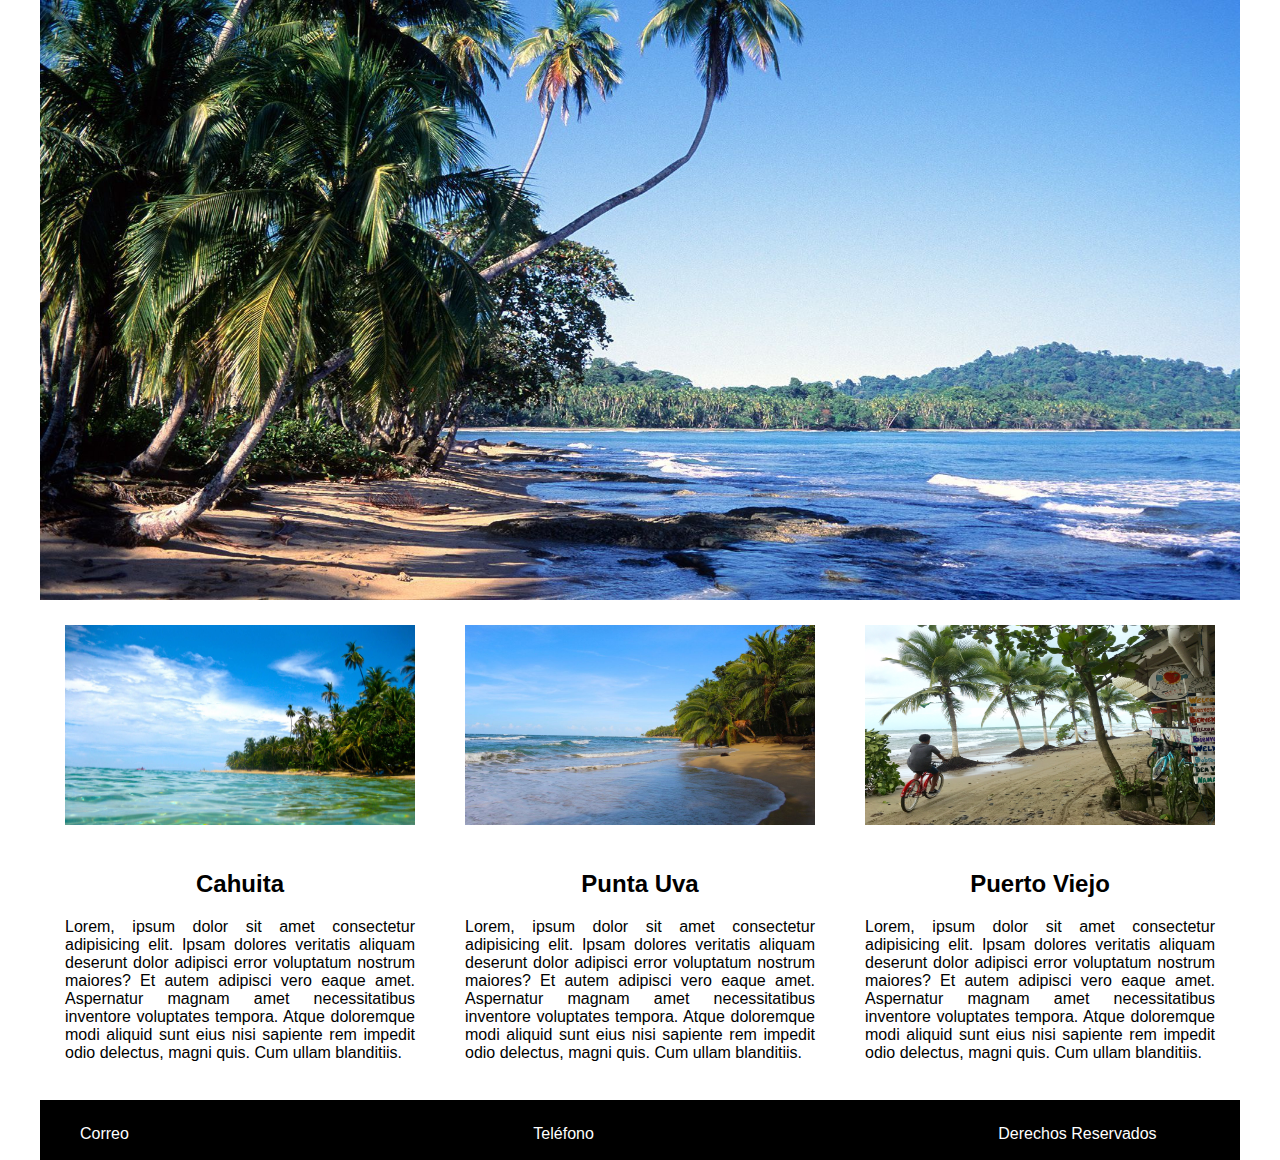
==== index.html @ 68ba4440 "Pagina principal" ====
<!DOCTYPE html>
<html>
<head>
    <meta charset="utf-8" />
    <meta http-equiv="X-UA-Compatible" content="IE=edge">
    <title>Limón</title>
    <meta name="viewport" content="width=device-width, initial-scale=1">
    <link rel="stylesheet" type="text/css" media="screen" href="estilos.css" />
</head>
<body>

    <div class="wrapper">

        <div class="mainImage">
            <img src="imagenes/main.jpg" alt="ImagenLimón" class="mainImage">
        </div>

        <div class="imagenes">
            <img src="imagenes/destino1.jpg" alt="Imagen Cahuita" class="destino1">
        </div>
            
        <div class="imagenes">
            <img src="imagenes/destino2.jpg" alt="Imagen Punta Uva" class="destino2"> 
        </div>

        <div class="imagenes">
            <img src="imagenes/destino3.jpg" alt="Imagen Puerto Viejo" class="destino3">
        </div>

        <div class="contenido">
            <h2>Cahuita</h2>
            <p>Lorem, ipsum dolor sit amet consectetur adipisicing elit. Ipsam dolores veritatis aliquam deserunt dolor adipisci error voluptatum nostrum maiores? Et autem adipisci vero eaque amet. Aspernatur magnam amet necessitatibus inventore voluptates tempora. Atque doloremque modi aliquid sunt eius nisi sapiente rem impedit odio delectus, magni quis. Cum ullam blanditiis.</p>
        </div>

        <div class="contenido">
            <h2>Punta Uva</h2>
            <p>Lorem, ipsum dolor sit amet consectetur adipisicing elit. Ipsam dolores veritatis aliquam deserunt dolor adipisci error voluptatum nostrum maiores? Et autem adipisci vero eaque amet. Aspernatur magnam amet necessitatibus inventore voluptates tempora. Atque doloremque modi aliquid sunt eius nisi sapiente rem impedit odio delectus, magni quis. Cum ullam blanditiis.</p>
        </div>

        <div class="contenido">
            <h2>Puerto Viejo</h2>
            <p>Lorem, ipsum dolor sit amet consectetur adipisicing elit. Ipsam dolores veritatis aliquam deserunt dolor adipisci error voluptatum nostrum maiores? Et autem adipisci vero eaque amet. Aspernatur magnam amet necessitatibus inventore voluptates tempora. Atque doloremque modi aliquid sunt eius nisi sapiente rem impedit odio delectus, magni quis. Cum ullam blanditiis.</p>
        </div>

        <div class="footer">
            <ul>
                <li>Correo</li>
                <li>Teléfono</li>
                <li>Derechos Reservados</li>
            </ul>

        </div>

    </div>


    
</body>
</html>
---- estilos.css ----
body {
    margin: 0;
    padding: 0;
    font-family: Arial, Helvetica, sans-serif;
}

.wrapper {
    width: 1200px;
    margin: 0 auto;
}

.mainImage {
    width: 1200px;
    height: 600px;
    background-size: cover;
    text-align: center;
}

.destino1 {
    width: 350px;
    height:200px;
    margin: 25px;
    float: left;
}

.destino2 {
    width: 350px;
    height:200px;
    margin: 25px;
    float: left;
}

.destino3 {
    width: 350px;
    height:200px;
    margin: 25px;
    float: left;
}

.contenido {
    width: 350px;
    height:200px;
    margin: 0 25px 50px 25px;
    float: left;
    text-align: justify;
}

.contenido h2 {
    text-align: center;
}

.footer {
    background-color: black;
    width: 100%;
    height: 60px;
    clear: both;
}

.footer li {
    display: inline-block;
    list-style: none;
    color: white;
    padding-top: 25px;
}

.footer li + li{
    padding-left: 400px
}
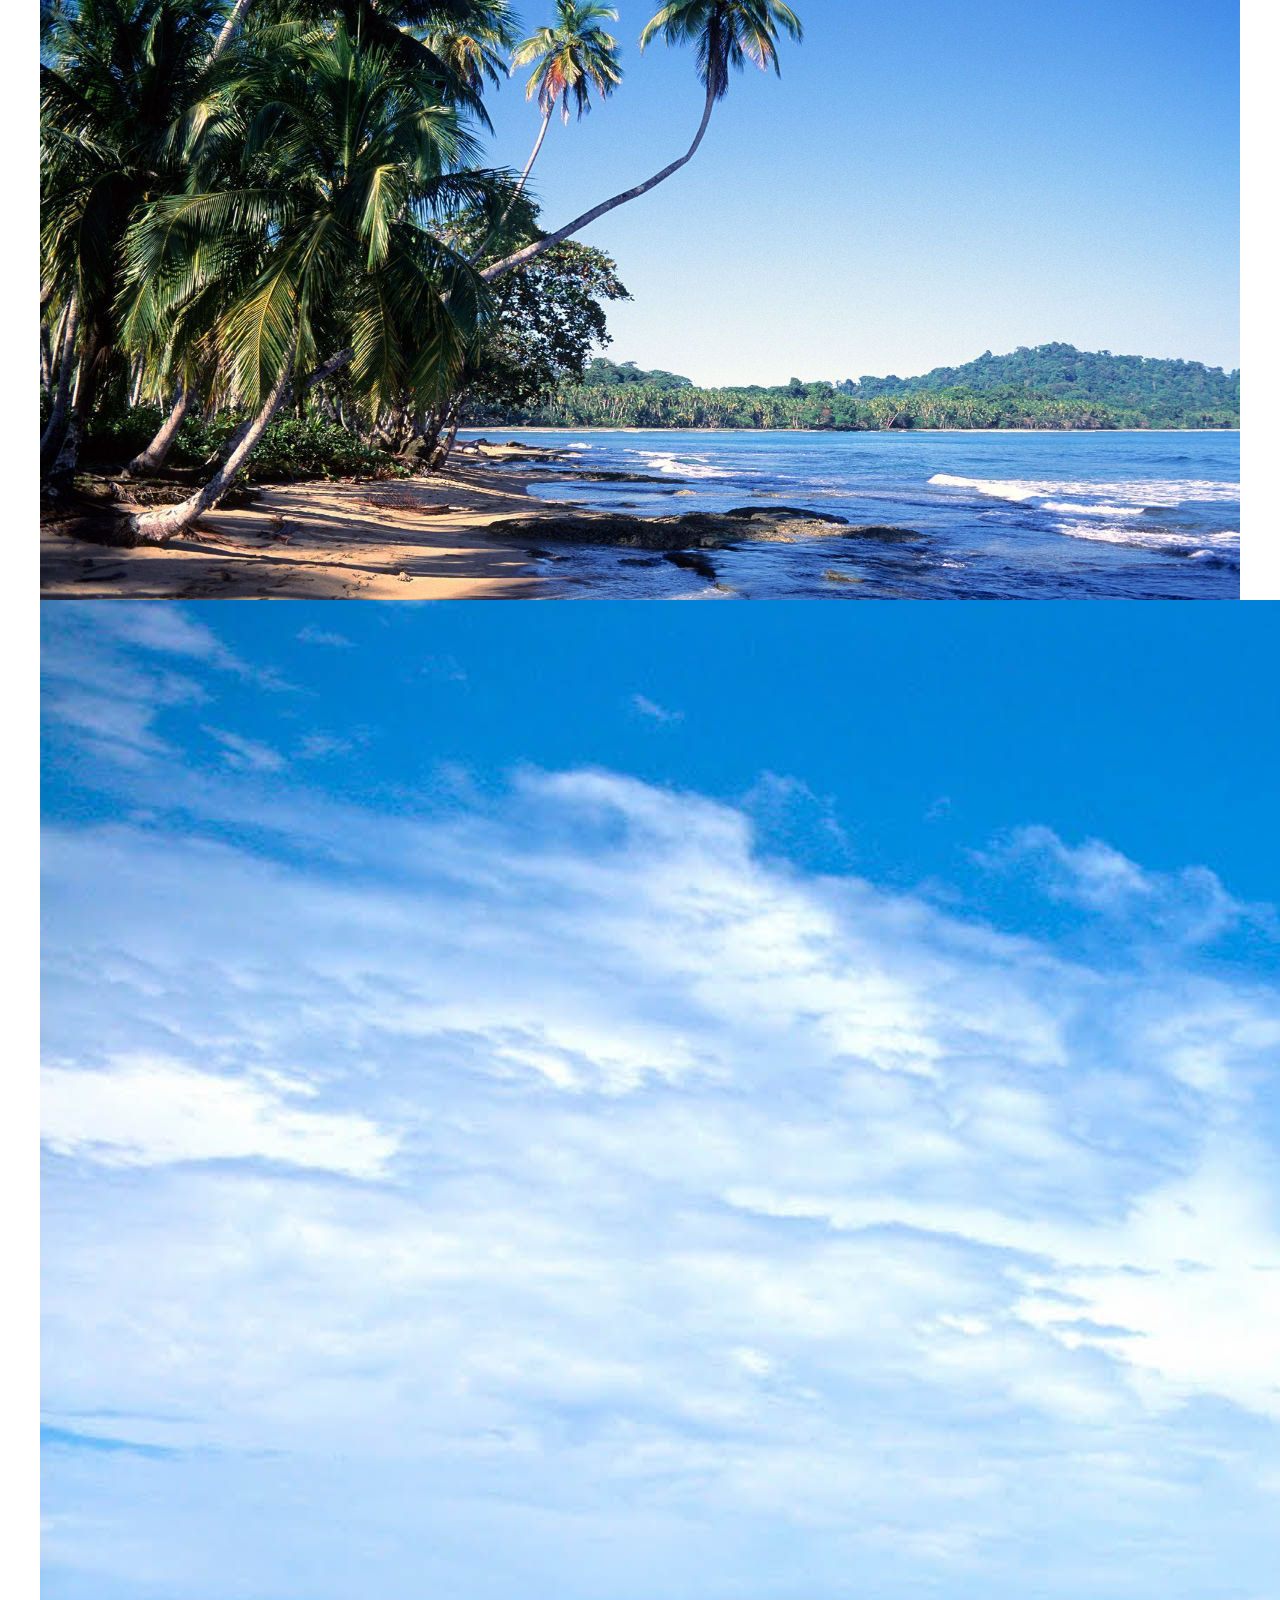
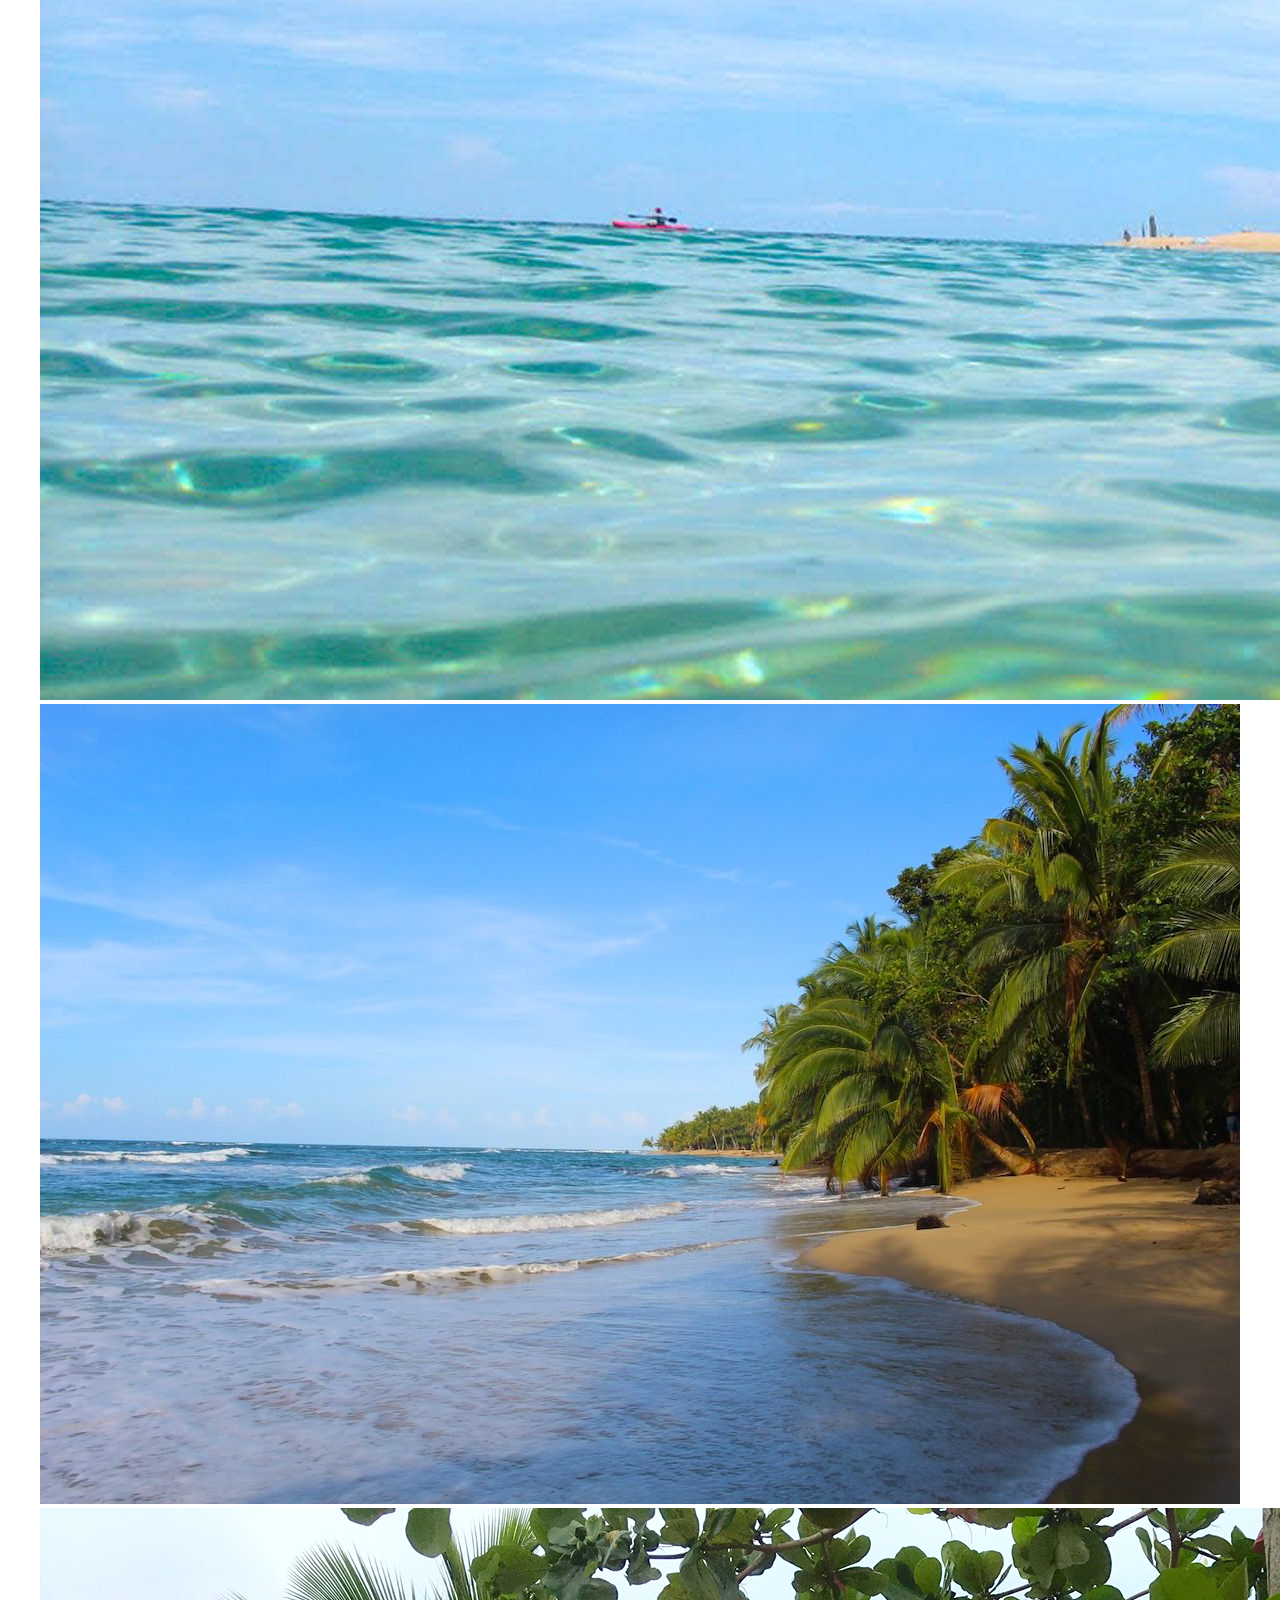
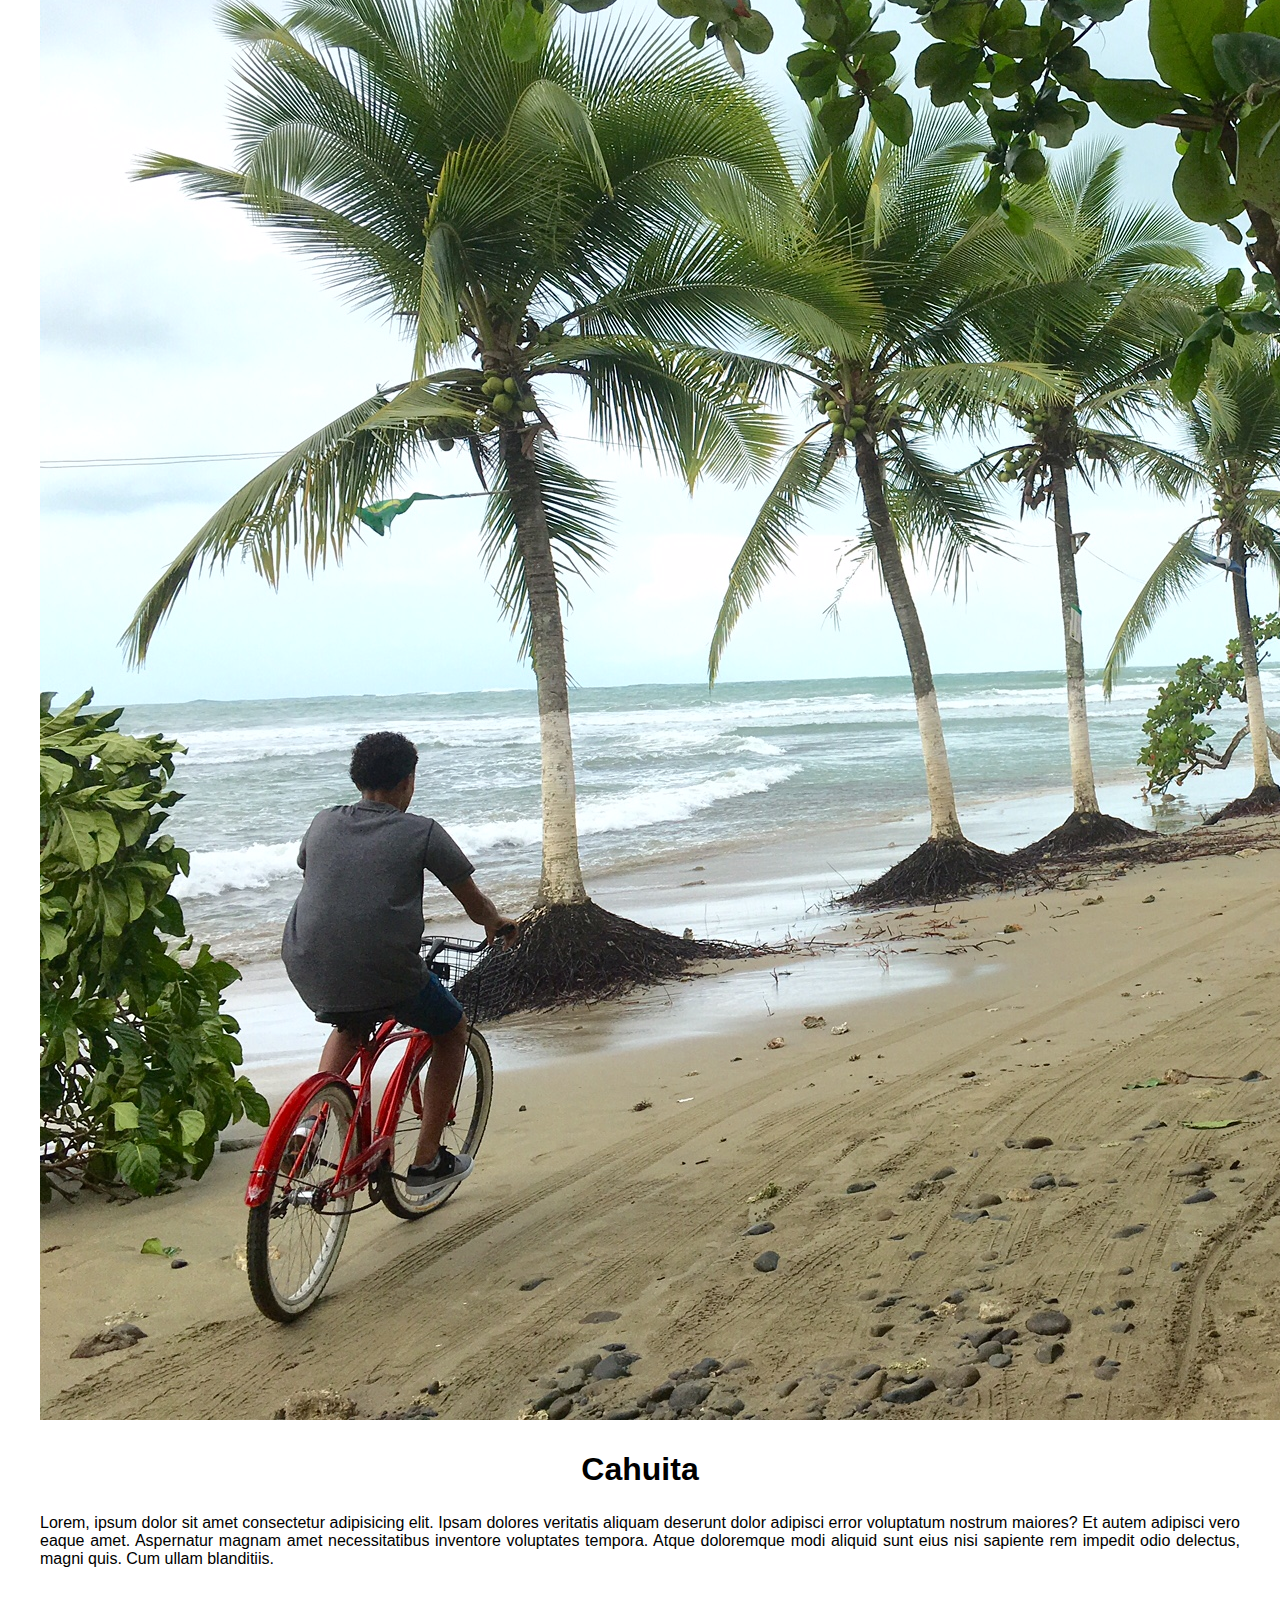
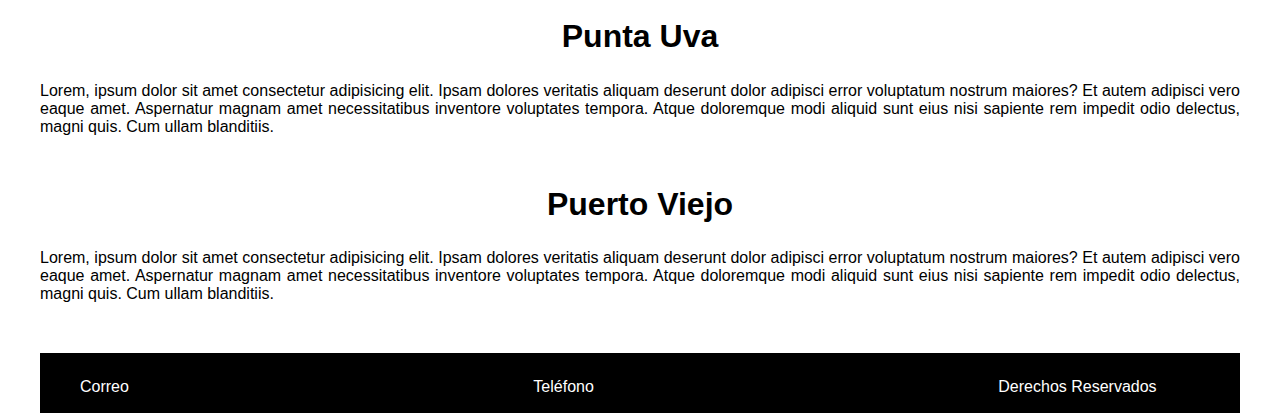
==== commit 897bff04: "Merge pull request #1 from cristianfelipe94/master" ====
--- a/index.html
+++ b/index.html
@@ -48,12 +48,7 @@
                 <li>Teléfono</li>
                 <li>Derechos Reservados</li>
             </ul>
-
         </div>
-
     </div>
-
-
-    
 </body>
 </html>--- a/estilos.css
+++ b/estilos.css
@@ -1,13 +1,33 @@
+/***********
+Reset.
+***********/
+
 body {
     margin: 0;
     padding: 0;
     font-family: Arial, Helvetica, sans-serif;
 }
 
+/***********
+End Reset.
+***********/
+
+/***********
+Body.
+***********/
+
 .wrapper {
     width: 1200px;
     margin: 0 auto;
 }
+
+/***********
+End Body.
+***********/
+
+/***********
+Main Menu.
+***********/
 
 .mainImage {
     width: 1200px;
@@ -16,38 +36,157 @@
     text-align: center;
 }
 
-.destino1 {
-    width: 350px;
-    height:200px;
-    margin: 25px;
-    float: left;
-}
-
-.destino2 {
-    width: 350px;
-    height:200px;
-    margin: 25px;
-    float: left;
-}
-
-.destino3 {
-    width: 350px;
-    height:200px;
-    margin: 25px;
-    float: left;
-}
-
 .contenido {
-    width: 350px;
-    height:200px;
-    margin: 0 25px 50px 25px;
-    float: left;
-    text-align: justify;
+    width: 1200px;
+    height: auto;
+    margin: 0 0 50px 0;
+    text-align: justify;    
 }
 
 .contenido h2 {
-    text-align: center;
-}
+    font-size: 2em;
+    text-align: center;
+    font-family: 'Montserrat', sans-serif;
+}
+
+/***********
+Ends Menu
+***********/
+
+/***********
+Slider
+***********/
+
+/*Set the default margins and size content for the slider.*/
+/*Overflow-x: Hides the Scroll Nav Bar.*/
+#slider, .slide-content {
+    margin: 0;
+    padding: 0;
+    width: 800px;
+    height: 600px;
+    overflow-y: hidden;
+}
+
+/*Set the content wrapper as relative.*/
+.slider-wrapper {
+    position: relative;
+    left: 200px;
+    right: 200px;
+}
+
+.slider {
+    background-size: cover;
+    background-position: center;
+    background-repeat: no-repeat;  
+}
+
+/*Set the images we will use*/
+.slide1 {
+    background-image: url('imagenes/cahuita6.jpg')
+}
+
+.slide2 {
+    background-image: url('imagenes/habitacion9.jpg')
+}
+
+.slide3 {
+    background-image: url('imagenes/cahuita7.jpg')
+}
+
+.slide4 {
+    background-image: url('imagenes/habitacion10.jpg')
+}
+
+.slide5 {
+    background-image: url('imagenes/cahuita8.jpg')
+}
+
+.slide6 {
+    background-image: url('imagenes/habitacion11.jpg')
+}
+
+/*Set the content inside the slider box*/
+.slide-content {
+    display: flex;
+    flex-direction: column;
+    justify-content: center;
+    align-items: center;
+    text-align: center;
+}
+
+.slide-content span {
+    font-size: 5em;
+    color: black;
+    font-family: 'Montserrat', sans-serif;
+    font-weight: bold;
+    background-color: aqua;
+    opacity: 0.5;
+}
+
+.slide-content p {
+    font-size: 1em;
+    color: black;
+    font-family: 'Montserrat', sans-serif;
+    font-weight: bold;
+    background-color: aqua;
+    opacity: 0.8;
+    position: relative;
+    top: 38%;
+}
+
+
+.slide-content .habitacionText {
+    font-size: 4em;
+    text-align: center;
+}
+
+/*Arrow Settings*/
+.arrow {
+    cursor: pointer;
+    position: absolute;
+    top: 50%;
+    margin-top: -35px;
+    width: 0;
+    height: 0;
+    border-style: solid; 
+}
+
+#arrow-left {
+    border-width: 30px 40px 30px 0;
+    border-color: transparent aqua transparent transparent;
+    left: 0;
+    margin-left: 30px;
+    opacity: 0.8;
+}
+
+#arrow-right {
+    border-width: 30px 0 30px 40px;
+    border-color: transparent transparent transparent aqua;
+    right: 420px;
+    margin-right: 30px;
+    opacity: 0.8;
+
+}
+
+/***********
+Ends slider
+***********/
+
+/***********
+Form field
+***********/
+
+.form {
+    margin: 10px 0 30px 200px;
+    width: 800px;
+}
+/***********
+Form Ends
+***********/
+
+/***********
+Footer
+***********/
 
 .footer {
     background-color: black;
@@ -67,12 +206,16 @@
     padding-left: 400px
 }
 
-
-
-
-
-
-
-
-
-
+/***********
+Ends Footer
+***********/
+
+
+
+
+
+
+
+
+
+
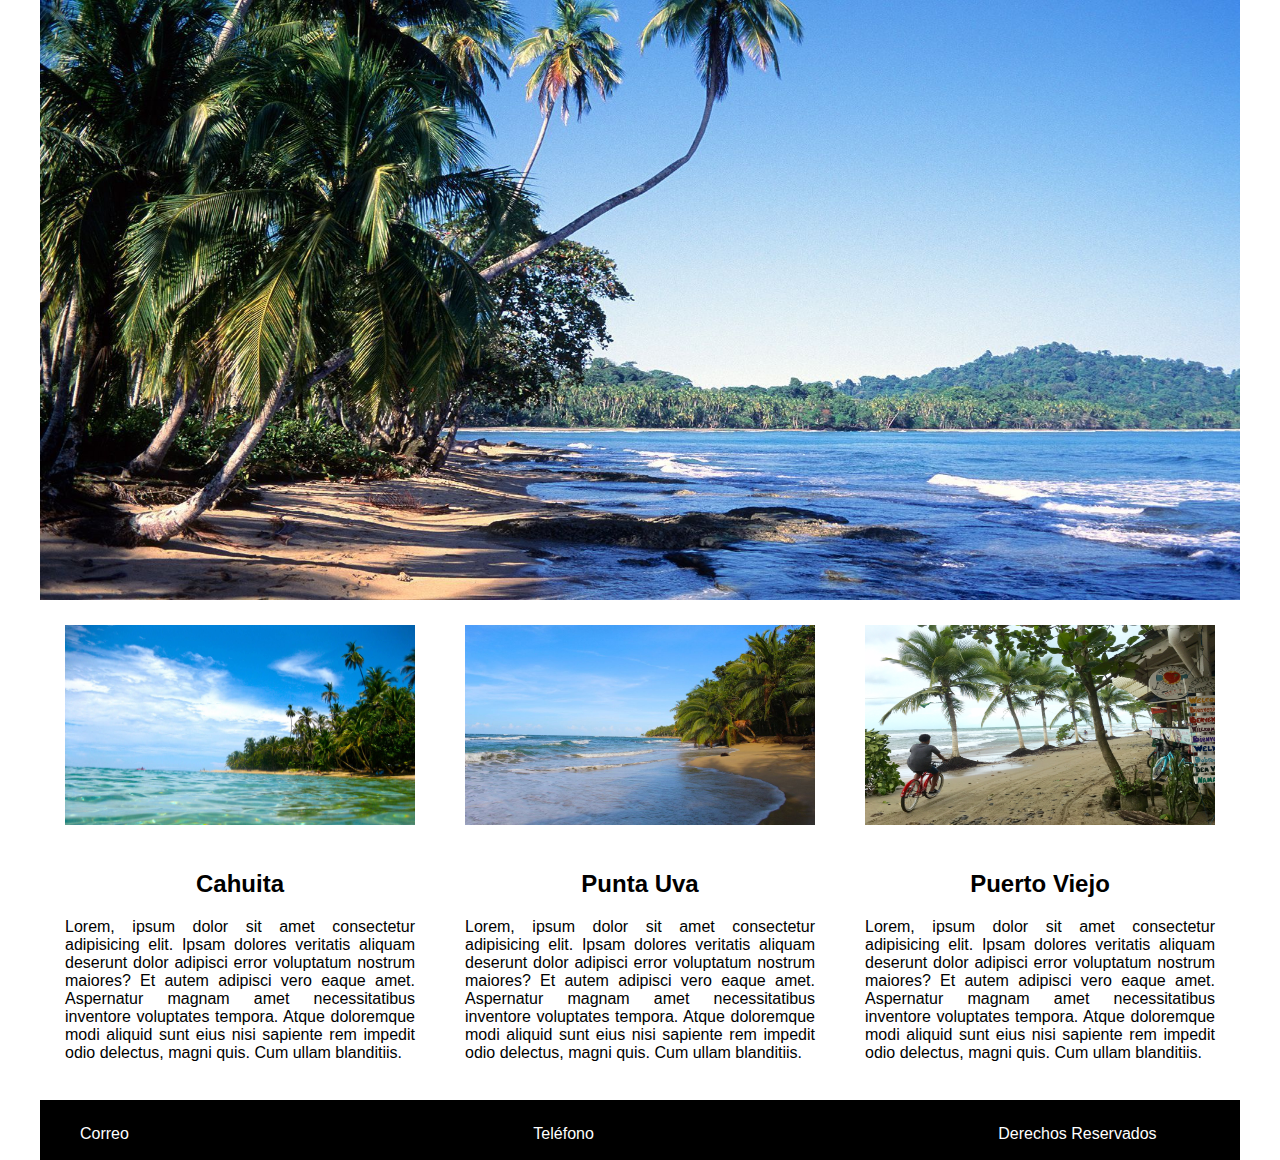
==== commit 50e5b448: "Merge pull request #2 from cristianfelipe94/master" ====
--- a/index.html
+++ b/index.html
@@ -5,7 +5,7 @@
     <meta http-equiv="X-UA-Compatible" content="IE=edge">
     <title>Limón</title>
     <meta name="viewport" content="width=device-width, initial-scale=1">
-    <link rel="stylesheet" type="text/css" media="screen" href="estilos.css" />
+    <link rel="stylesheet" type="text/css" media="screen" href="hotel.css" />
 </head>
 <body>
 
@@ -48,7 +48,12 @@
                 <li>Teléfono</li>
                 <li>Derechos Reservados</li>
             </ul>
+
         </div>
+
     </div>
+
+
+    
 </body>
 </html>--- a/hotel.css
+++ b/hotel.css
@@ -0,0 +1,78 @@
+body {
+    margin: 0;
+    padding: 0;
+    font-family: Arial, Helvetica, sans-serif;
+}
+
+.wrapper {
+    width: 1200px;
+    margin: 0 auto;
+}
+
+.mainImage {
+    width: 1200px;
+    height: 600px;
+    background-size: cover;
+    text-align: center;
+}
+
+.destino1 {
+    width: 350px;
+    height:200px;
+    margin: 25px;
+    float: left;
+}
+
+.destino2 {
+    width: 350px;
+    height:200px;
+    margin: 25px;
+    float: left;
+}
+
+.destino3 {
+    width: 350px;
+    height:200px;
+    margin: 25px;
+    float: left;
+}
+
+.contenido {
+    width: 350px;
+    height:200px;
+    margin: 0 25px 50px 25px;
+    float: left;
+    text-align: justify;
+}
+
+.contenido h2 {
+    text-align: center;
+}
+
+.footer {
+    background-color: black;
+    width: 100%;
+    height: 60px;
+    clear: both;
+}
+
+.footer li {
+    display: inline-block;
+    list-style: none;
+    color: white;
+    padding-top: 25px;
+}
+
+.footer li + li{
+    padding-left: 400px
+}
+
+
+
+
+
+
+
+
+
+
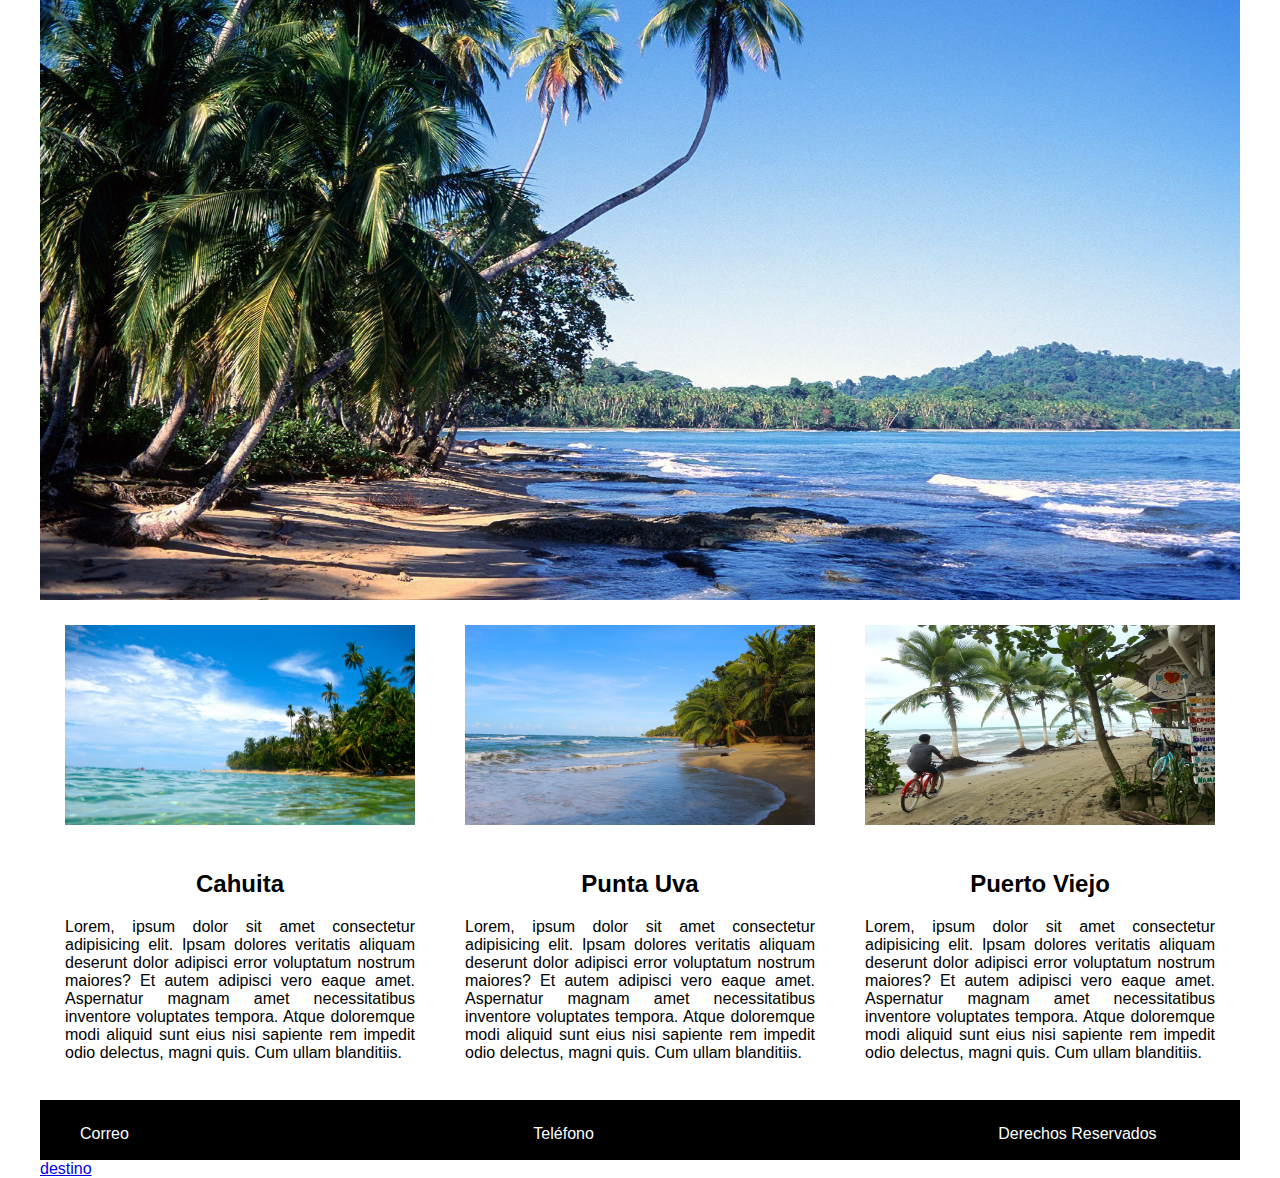
==== commit cc93945c: "cambios Hillary" ====
--- a/index.html
+++ b/index.html
@@ -48,8 +48,8 @@
                 <li>Teléfono</li>
                 <li>Derechos Reservados</li>
             </ul>
-
         </div>
+        <a href="destino.html">destino</a>
 
     </div>
 
